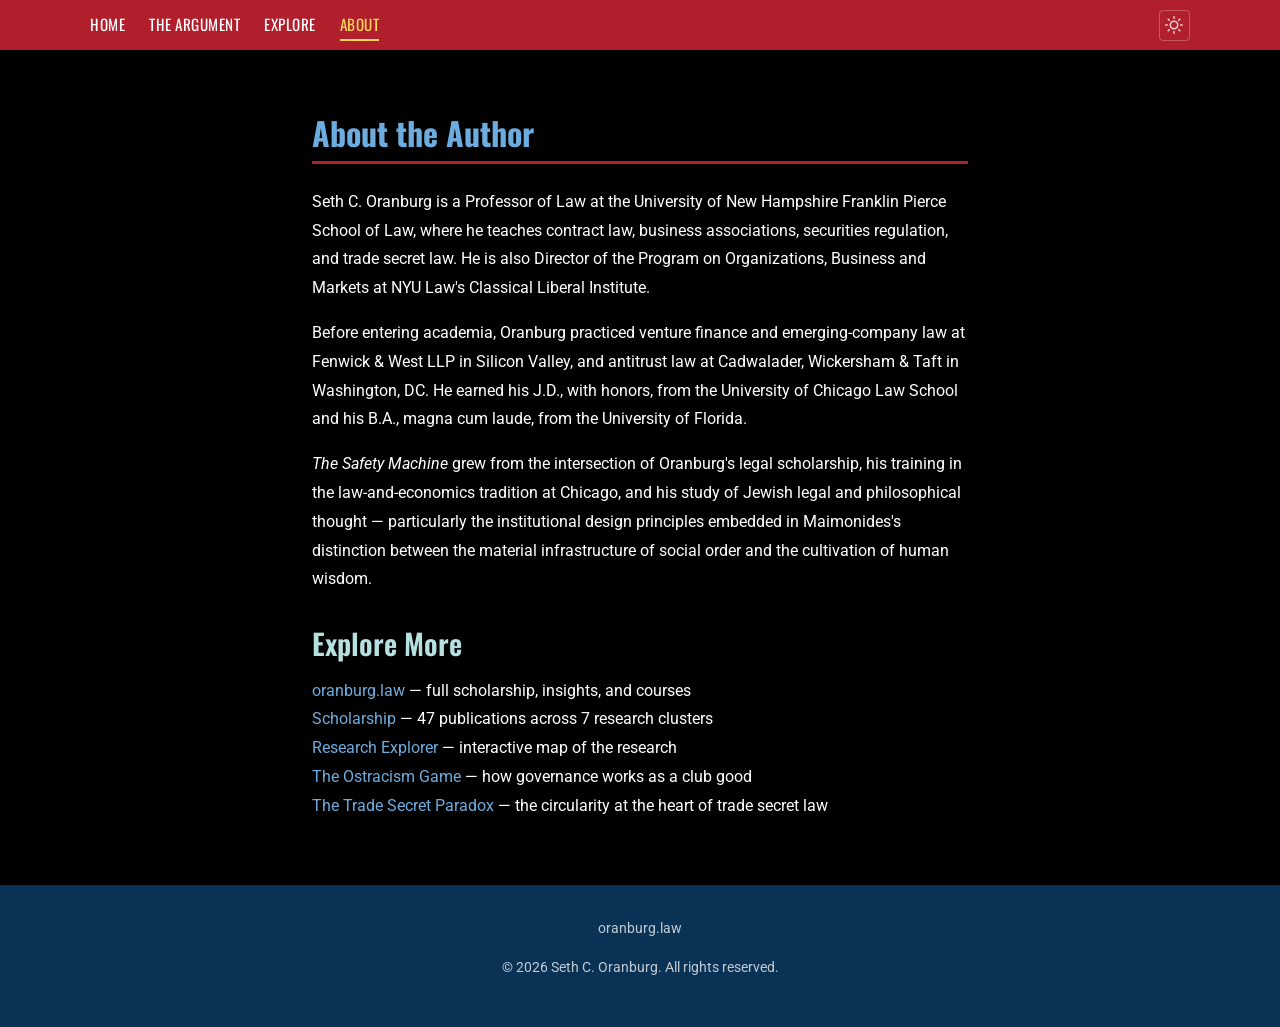
==== about/index.html @ 1fa15522 "Build The Safety Machine companion site: 4 pages + Deskilling Loop game Complete static site built o" ====
<!DOCTYPE html>
<html lang="en" data-theme="dark">
<head>
  <meta charset="UTF-8">
  <meta name="viewport" content="width=device-width, initial-scale=1.0">
  <title>About — The Safety Machine</title>
  <link rel="preconnect" href="https://fonts.googleapis.com">
  <link rel="preconnect" href="https://fonts.gstatic.com" crossorigin>
  <link href="https://fonts.googleapis.com/css2?family=Crimson+Text:ital,wght@0,400;0,600;0,700;1,400;1,600;1,700&family=Oswald:wght@200..700&family=Roboto+Mono:ital,wght@0,100..700;1,100..700&family=Roboto:ital,wght@0,100..900;1,100..900&display=swap" rel="stylesheet">
  <link rel="stylesheet" href="/assets/css/oranburg-style.css">
  <link rel="stylesheet" href="/assets/css/site.css">
  <script>
    (function(){try{var t=localStorage.getItem('theme');document.documentElement.setAttribute('data-theme',t==='light'||t==='dark'?t:'dark')}catch(e){document.documentElement.setAttribute('data-theme','dark')}})();
  </script>
</head>
<body>
  <nav class="site-nav">
    <ul>
      <li><a href="/">Home</a></li>
      <li><a href="/argument/">The Argument</a></li>
      <li><a href="/explore/">Explore</a></li>
      <li><a href="/about/" aria-current="page">About</a></li>
      <li><button class="theme-toggle" onclick="toggleTheme()" aria-label="Switch to light mode"><svg class="icon-sun" width="18" height="18" viewBox="0 0 24 24" fill="none" stroke="currentColor" stroke-width="2" stroke-linecap="round" stroke-linejoin="round"><circle cx="12" cy="12" r="5"/><line x1="12" y1="1" x2="12" y2="3"/><line x1="12" y1="21" x2="12" y2="23"/><line x1="4.22" y1="4.22" x2="5.64" y2="5.64"/><line x1="18.36" y1="18.36" x2="19.78" y2="19.78"/><line x1="1" y1="12" x2="3" y2="12"/><line x1="21" y1="12" x2="23" y2="12"/><line x1="4.22" y1="19.78" x2="5.64" y2="18.36"/><line x1="18.36" y1="5.64" x2="19.78" y2="4.22"/></svg><svg class="icon-moon" width="18" height="18" viewBox="0 0 24 24" fill="none" stroke="currentColor" stroke-width="2" stroke-linecap="round" stroke-linejoin="round"><path d="M21 12.79A9 9 0 1 1 11.21 3 7 7 0 0 0 21 12.79z"/></svg></button></li>
    </ul>
  </nav>

  <main class="site-content">
    <div class="argument-part">
      <h2>About the Author</h2>
      <p>Seth C. Oranburg is a Professor of Law at the University of New Hampshire Franklin Pierce School of Law, where he teaches contract law, business associations, securities regulation, and trade secret law. He is also Director of the Program on Organizations, Business and Markets at NYU Law's Classical Liberal Institute.</p>
      <p>Before entering academia, Oranburg practiced venture finance and emerging-company law at Fenwick &amp; West LLP in Silicon Valley, and antitrust law at Cadwalader, Wickersham &amp; Taft in Washington, DC. He earned his J.D., with honors, from the University of Chicago Law School and his B.A., magna cum laude, from the University of Florida.</p>
      <p><em>The Safety Machine</em> grew from the intersection of Oranburg's legal scholarship, his training in the law-and-economics tradition at Chicago, and his study of Jewish legal and philosophical thought &mdash; particularly the institutional design principles embedded in Maimonides's distinction between the material infrastructure of social order and the cultivation of human wisdom.</p>

      <h3>Explore More</h3>
      <p>
        <a href="https://oranburg.law">oranburg.law</a> &mdash; full scholarship, insights, and courses<br>
        <a href="https://oranburg.law/scholarship/">Scholarship</a> &mdash; 47 publications across 7 research clusters<br>
        <a href="https://oranburg.law/scholarship/explorer/">Research Explorer</a> &mdash; interactive map of the research<br>
        <a href="https://oranburg.law/demos/ostracism-game/">The Ostracism Game</a> &mdash; how governance works as a club good<br>
        <a href="https://oranburg.law/demos/trade-secret-paradox/">The Trade Secret Paradox</a> &mdash; the circularity at the heart of trade secret law
      </p>
    </div>
  </main>

  <footer class="site-footer">
    <p><a href="https://oranburg.law">oranburg.law</a></p>
    <p>&copy; 2026 Seth C. Oranburg. All rights reserved.</p>
  </footer>

  <script src="/assets/js/theme.js"></script>
</body>
</html>
---- assets/css/oranburg-style.css ----
/* ==========================================================================
   Oranburg Style — Shared Design Tokens & Base Styles
   Copied from oranburg.github.io/assets/css/site.css
   This file provides the canonical style foundation for all Oranburg sites.
   ========================================================================== */

/* ---------- Design Tokens ---------- */

:root, [data-theme="dark"] {
  --blue-deep:    #0A3255;
  --blue-bright:  #2459A9;
  --blue-light:   #6DACDE;
  --red-deep:     #B21F2C;
  --red-bright:   #E82F35;
  --red-light:    #E96955;
  --yellow:       #FFD65C;
  --teal:         #B5E1E1;

  --bg:           #000000;
  --bg-secondary: #0A3255;
  --bg-soft:      #0D3D68;
  --text:         #FFFFFF;
  --muted:        #9CA3AF;
  --border:       #1E5080;
  --accent:       #6DACDE;
  --accent-2:     #B5E1E1;
  --accent-red:   #B21F2C;

  --font-headline: 'Oswald', sans-serif;
  --font-body:     'Roboto', sans-serif;
  --font-accent:   'Crimson Text', serif;
  --font-mono:     'Roboto Mono', 'Consolas', 'Courier New', monospace;

  --max-width:     1100px;
  --radius-sm:     4px;
  --radius-md:     8px;
  --radius-pill:   999px;

  --space-xs:  0.25rem;
  --space-sm:  0.5rem;
  --space-md:  1rem;
  --space-lg:  1.5rem;
  --space-xl:  2rem;
  --space-2xl: 3rem;
  --space-3xl: 4rem;
}

[data-theme="light"] {
  --bg:           #FFFFFF;
  --bg-secondary: #F8F9FA;
  --bg-soft:      #E9ECEF;
  --text:         #000000;
  --muted:        #555555;
  --border:       #D0D8E4;
  --accent:       #2459A9;
  --accent-2:     #B5E1E1;
  --accent-red:   #B21F2C;
}

/* ---------- Reset & Base ---------- */

*, *::before, *::after { box-sizing: border-box; }

body {
  margin: 0;
  font-family: var(--font-body);
  font-size: 1rem;
  line-height: 1.7;
  color: var(--text);
  background: var(--bg);
}

a { color: var(--accent); text-decoration: none; transition: color 0.2s; }
a:hover { color: var(--accent-2); }
img { max-width: 100%; height: auto; display: block; }
p { margin: 0 0 var(--space-md); }

.authority, .literary { font-family: var(--font-accent); }

/* ---------- Typography ---------- */

h1 {
  font-family: var(--font-headline);
  font-size: 2.5rem;
  font-weight: 700;
  line-height: 1.1;
  color: var(--accent);
}

h2 {
  font-family: var(--font-headline);
  font-size: 2rem;
  font-weight: 700;
  line-height: 1.2;
  color: var(--accent);
  margin-bottom: var(--space-lg);
  border-bottom: 3px solid var(--accent-red);
  padding-bottom: var(--space-sm);
}

h3 {
  font-family: var(--font-headline);
  font-size: 1.8rem;
  font-weight: 600;
  line-height: 1.2;
  color: var(--accent-2);
  margin: var(--space-xl) 0 var(--space-md) 0;
}

h4 {
  font-family: var(--font-body);
  font-size: 1.3rem;
  font-weight: 500;
  color: var(--accent-red);
  margin: var(--space-lg) 0 var(--space-sm) 0;
}

blockquote {
  font-family: var(--font-accent);
  font-size: 1.15rem;
  line-height: 1.8;
  color: var(--accent-2);
  border-left: 4px solid var(--accent-red);
  margin: var(--space-xl) 0;
  padding: var(--space-md) var(--space-xl);
  background: var(--bg-secondary);
  border-radius: 0 var(--radius-md) var(--radius-md) 0;
}

/* ---------- Header ---------- */

.site-header {
  background: var(--bg-secondary);
  color: var(--text);
  padding: var(--space-3xl) var(--space-xl);
  text-align: center;
}

.site-title {
  font-family: var(--font-headline);
  font-size: 2.5rem;
  font-weight: 700;
  line-height: 1.1;
  color: var(--text);
  text-decoration: none;
  display: block;
}

.site-title:hover { color: var(--yellow); }

.site-tagline {
  font-family: var(--font-accent);
  font-size: 1.4rem;
  opacity: 0.95;
  margin: 0.6rem 0 0;
}

/* ---------- Navigation ---------- */

.site-nav {
  background-color: var(--red-deep);
  padding: 0.6rem var(--space-md);
  position: sticky;
  top: 0;
  z-index: 100;
  box-shadow: 0 2px 5px rgba(0, 0, 0, 0.3);
}

.site-nav ul {
  list-style: none;
  margin: 0 auto;
  padding: 0;
  display: flex;
  flex-wrap: wrap;
  align-items: center;
  gap: var(--space-xs) var(--space-lg);
  max-width: var(--max-width);
  justify-content: center;
}

.site-nav li:last-child { margin-left: auto; }

.site-nav a {
  color: #FFFFFF;
  text-decoration: none;
  font-family: var(--font-headline);
  font-size: 0.95rem;
  text-transform: uppercase;
  letter-spacing: 0.5px;
  padding: var(--space-xs) 0;
  border-bottom: 2px solid transparent;
  transition: border-color 0.2s, color 0.2s;
}

.site-nav a:hover, .site-nav a:focus-visible, .site-nav a[aria-current="page"] {
  color: var(--yellow);
  border-bottom-color: var(--yellow);
}

/* ---------- Theme Toggle ---------- */

.theme-toggle {
  background: transparent;
  border: 1px solid rgba(255, 255, 255, 0.25);
  border-radius: var(--radius-sm);
  padding: 0.35rem;
  cursor: pointer;
  display: flex;
  align-items: center;
  justify-content: center;
  color: rgba(255, 255, 255, 0.8);
  transition: border-color 0.2s, color 0.2s;
}

.theme-toggle:hover, .theme-toggle:focus-visible {
  border-color: var(--yellow);
  color: var(--yellow);
}

[data-theme="dark"] .theme-toggle .icon-moon { display: none; }
[data-theme="dark"] .theme-toggle .icon-sun  { display: block; }
[data-theme="light"] .theme-toggle .icon-sun  { display: none; }
[data-theme="light"] .theme-toggle .icon-moon { display: block; }

/* ---------- Main Content ---------- */

.site-content {
  max-width: var(--max-width);
  margin: var(--space-xl) auto;
  padding: 0 1.25rem;
}

/* ---------- Footer ---------- */

.site-footer {
  background: var(--blue-deep);
  color: rgba(255, 255, 255, 0.75);
  text-align: center;
  padding: var(--space-xl) var(--space-md);
  font-size: 0.85rem;
  margin-top: var(--space-2xl);
}

.site-footer a {
  color: rgba(255, 255, 255, 0.75);
  transition: color 0.2s;
}

.site-footer a:hover { color: var(--yellow); }

/* ---------- Responsive ---------- */

@media (max-width: 600px) {
  .site-header { padding: 2.5rem 1.25rem; }
  .site-title { font-size: 1.75rem; }
  h1 { font-size: 2rem; }
}
---- assets/css/site.css ----
/* ==========================================================================
   The Safety Machine — Site-Specific Styles
   Built on top of oranburg-style.css (shared design tokens)
   ========================================================================== */

/* ---------- Hero ---------- */

.hero {
  text-align: center;
  padding: var(--space-3xl) var(--space-xl);
  background: radial-gradient(ellipse at center, var(--bg-soft) 0%, var(--bg) 70%);
}

.hero-inner {
  max-width: 720px;
  margin: 0 auto;
}

.hero-epigraph {
  font-size: 1.3rem;
  border-left: none;
  background: none;
  padding: 0;
  margin: 0 0 var(--space-2xl);
  color: var(--accent-2);
  text-align: center;
}

.hero-epigraph cite {
  display: block;
  font-size: 0.85rem;
  color: var(--muted);
  margin-top: var(--space-sm);
  font-style: normal;
}

.hero h1 {
  font-size: 3.5rem;
  color: var(--text);
  margin: 0 0 var(--space-xs);
  letter-spacing: -1px;
}

.hero-subtitle {
  font-family: var(--font-accent);
  font-size: 1.6rem;
  color: var(--accent-red);
  font-weight: 600;
  margin: 0 0 var(--space-sm);
}

.hero-author {
  font-family: var(--font-headline);
  font-size: 1rem;
  color: var(--muted);
  text-transform: uppercase;
  letter-spacing: 2px;
  margin: 0 0 var(--space-xl);
}

.hero-thesis {
  font-size: 1.05rem;
  line-height: 1.8;
  color: var(--muted);
  max-width: 600px;
  margin: 0 auto var(--space-xl);
}

.hero-cta {
  display: inline-block;
  background: var(--red-deep);
  color: #FFFFFF;
  padding: 0.75rem 2rem;
  border-radius: var(--radius-md);
  font-family: var(--font-headline);
  font-size: 1.1rem;
  font-weight: 700;
  text-decoration: none;
  transition: transform 0.2s, box-shadow 0.2s;
}

.hero-cta:hover {
  transform: translateY(-2px);
  box-shadow: 0 4px 16px rgba(178, 31, 44, 0.4);
  color: #FFFFFF;
}

/* ---------- Home Sections ---------- */

.home-section {
  max-width: var(--max-width);
  margin: var(--space-3xl) auto;
  padding: 0 var(--space-xl);
}

.home-section h2 {
  text-align: center;
}

.home-section > p {
  text-align: center;
  color: var(--muted);
  max-width: 600px;
  margin: 0 auto var(--space-xl);
}

/* ---------- Experience Cards ---------- */

.experience-grid {
  display: grid;
  grid-template-columns: repeat(auto-fit, minmax(280px, 1fr));
  gap: var(--space-lg);
  margin: var(--space-xl) 0;
}

.experience-card {
  display: block;
  background: var(--bg-secondary);
  border: 2px solid var(--border);
  border-radius: var(--radius-md);
  padding: var(--space-xl);
  text-decoration: none;
  color: var(--text);
  transition: border-color 0.2s, transform 0.2s, box-shadow 0.2s;
}

.experience-card:hover {
  border-color: var(--accent);
  transform: translateY(-4px);
  box-shadow: 0 6px 24px rgba(0, 0, 0, 0.3);
  color: var(--text);
}

.experience-card h3 {
  color: var(--accent);
  margin: 0 0 var(--space-sm);
  font-size: 1.3rem;
}

.experience-card p {
  color: var(--muted);
  font-size: 0.95rem;
  margin: 0 0 var(--space-md);
}

.experience-tag {
  font-family: var(--font-headline);
  font-size: 0.7rem;
  text-transform: uppercase;
  letter-spacing: 1px;
  color: var(--accent-red);
}

/* ---------- Argument Page ---------- */

.argument-part {
  max-width: 720px;
  margin: var(--space-3xl) auto;
  padding: 0 var(--space-xl);
}

.argument-part h2 {
  text-align: left;
}

.part-label {
  font-family: var(--font-headline);
  font-size: 0.75rem;
  text-transform: uppercase;
  letter-spacing: 2px;
  color: var(--accent-red);
  margin: 0 0 var(--space-xs);
  display: block;
}

.argument-part p {
  line-height: 1.8;
}

.argument-cta {
  display: inline-block;
  margin-top: var(--space-md);
  color: var(--accent);
  font-family: var(--font-headline);
  font-size: 0.9rem;
}

/* ---------- Responsive ---------- */

@media (max-width: 600px) {
  .hero h1 { font-size: 2.5rem; }
  .hero-subtitle { font-size: 1.2rem; }
  .hero-epigraph { font-size: 1.1rem; }
}
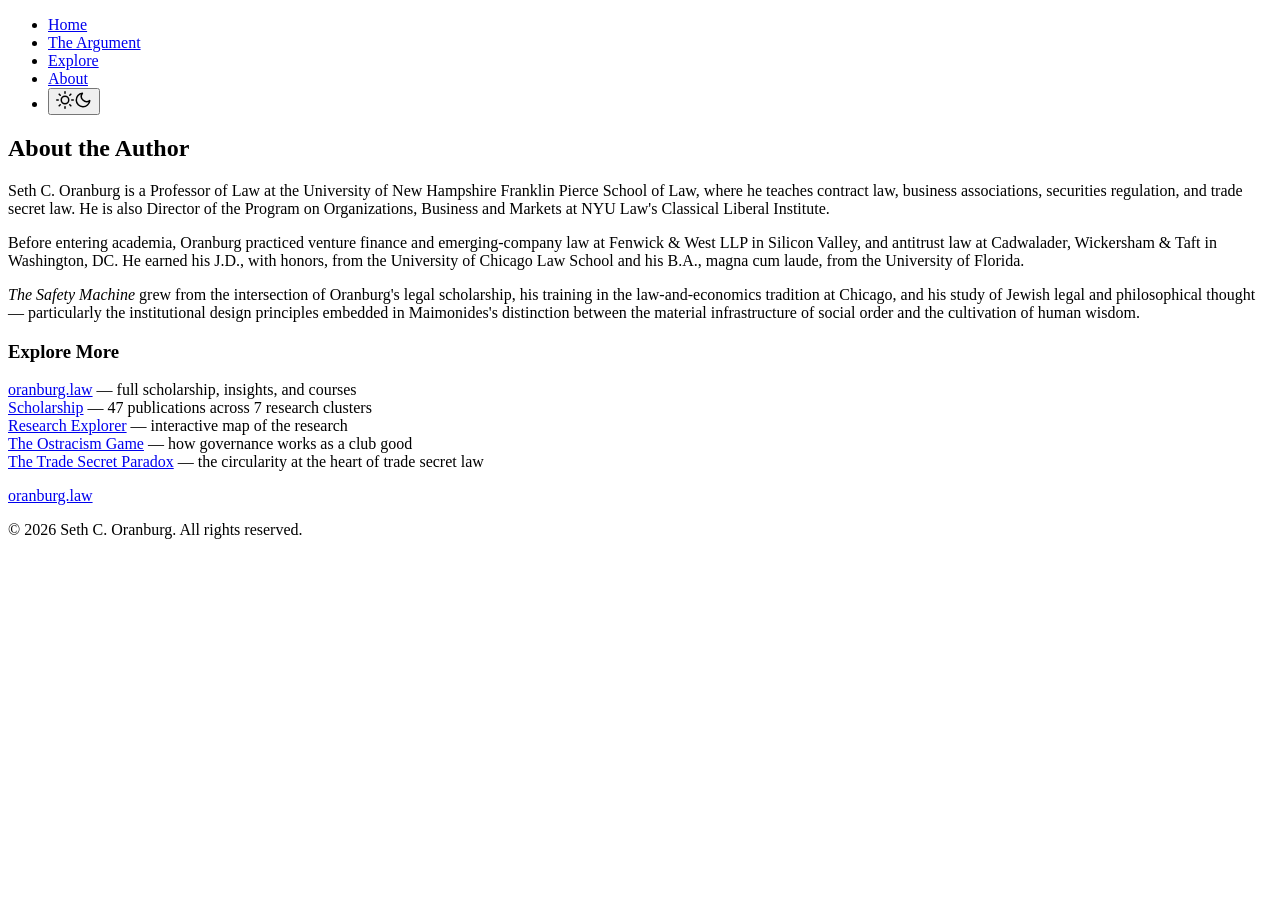
==== commit 2c3933c3: "Fix asset paths for GitHub Pages project site deployment All absolute paths (/assets/, /argument/, e" ====
--- a/about/index.html
+++ b/about/index.html
@@ -7,8 +7,8 @@
   <link rel="preconnect" href="https://fonts.googleapis.com">
   <link rel="preconnect" href="https://fonts.gstatic.com" crossorigin>
   <link href="https://fonts.googleapis.com/css2?family=Crimson+Text:ital,wght@0,400;0,600;0,700;1,400;1,600;1,700&family=Oswald:wght@200..700&family=Roboto+Mono:ital,wght@0,100..700;1,100..700&family=Roboto:ital,wght@0,100..900;1,100..900&display=swap" rel="stylesheet">
-  <link rel="stylesheet" href="/assets/css/oranburg-style.css">
-  <link rel="stylesheet" href="/assets/css/site.css">
+  <link rel="stylesheet" href="/safety-machine/assets/css/oranburg-style.css">
+  <link rel="stylesheet" href="/safety-machine/assets/css/site.css">
   <script>
     (function(){try{var t=localStorage.getItem('theme');document.documentElement.setAttribute('data-theme',t==='light'||t==='dark'?t:'dark')}catch(e){document.documentElement.setAttribute('data-theme','dark')}})();
   </script>
@@ -17,9 +17,9 @@
   <nav class="site-nav">
     <ul>
       <li><a href="/">Home</a></li>
-      <li><a href="/argument/">The Argument</a></li>
-      <li><a href="/explore/">Explore</a></li>
-      <li><a href="/about/" aria-current="page">About</a></li>
+      <li><a href="/safety-machine/argument/">The Argument</a></li>
+      <li><a href="/safety-machine/explore/">Explore</a></li>
+      <li><a href="/safety-machine/about/" aria-current="page">About</a></li>
       <li><button class="theme-toggle" onclick="toggleTheme()" aria-label="Switch to light mode"><svg class="icon-sun" width="18" height="18" viewBox="0 0 24 24" fill="none" stroke="currentColor" stroke-width="2" stroke-linecap="round" stroke-linejoin="round"><circle cx="12" cy="12" r="5"/><line x1="12" y1="1" x2="12" y2="3"/><line x1="12" y1="21" x2="12" y2="23"/><line x1="4.22" y1="4.22" x2="5.64" y2="5.64"/><line x1="18.36" y1="18.36" x2="19.78" y2="19.78"/><line x1="1" y1="12" x2="3" y2="12"/><line x1="21" y1="12" x2="23" y2="12"/><line x1="4.22" y1="19.78" x2="5.64" y2="18.36"/><line x1="18.36" y1="5.64" x2="19.78" y2="4.22"/></svg><svg class="icon-moon" width="18" height="18" viewBox="0 0 24 24" fill="none" stroke="currentColor" stroke-width="2" stroke-linecap="round" stroke-linejoin="round"><path d="M21 12.79A9 9 0 1 1 11.21 3 7 7 0 0 0 21 12.79z"/></svg></button></li>
     </ul>
   </nav>
@@ -47,6 +47,6 @@
     <p>&copy; 2026 Seth C. Oranburg. All rights reserved.</p>
   </footer>
 
-  <script src="/assets/js/theme.js"></script>
+  <script src="/safety-machine/assets/js/theme.js"></script>
 </body>
 </html>
